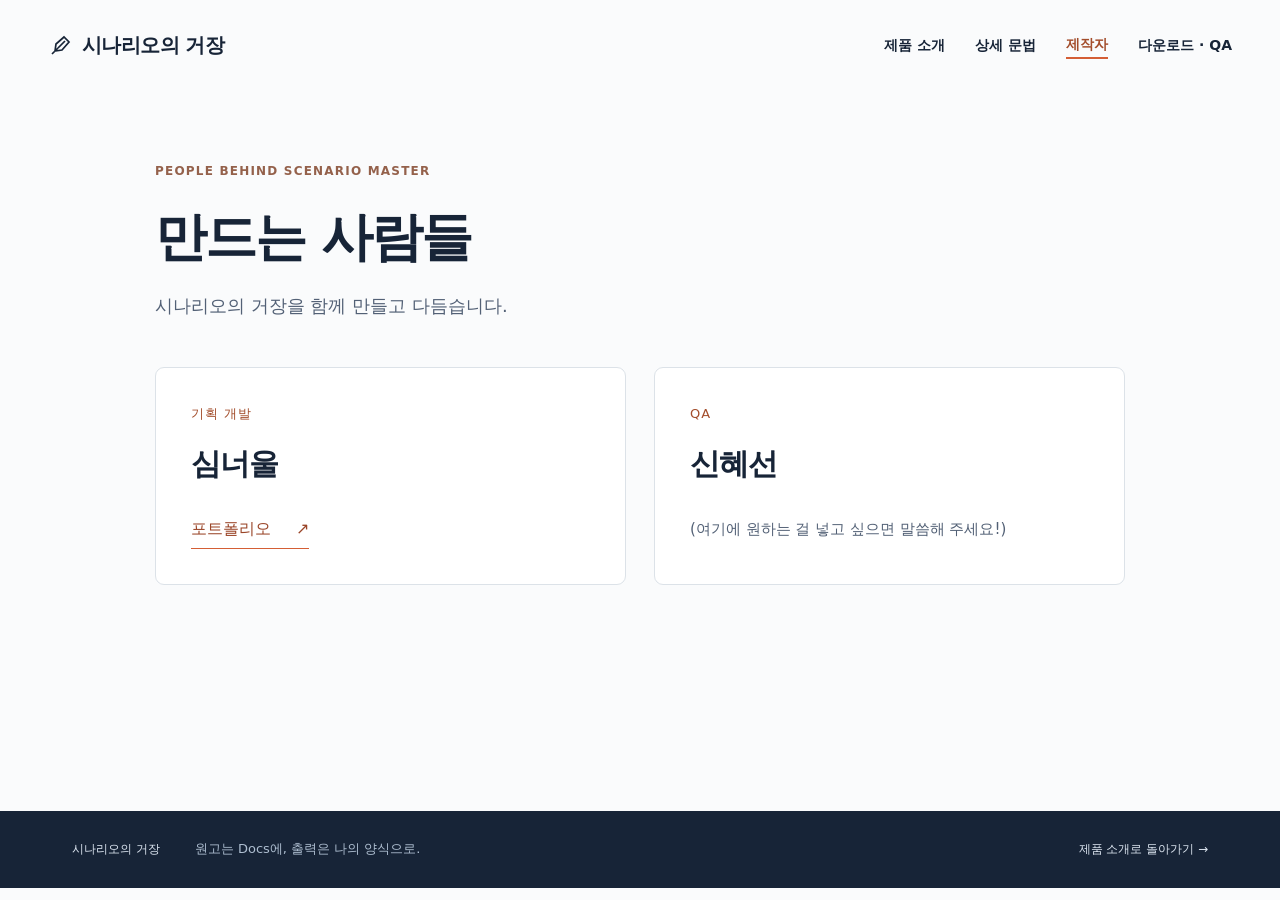
==== creators.html @ 421a875f "Publish QA add-on build with installation and test checklist" ====
<!doctype html>
<html lang="ko">
<head>
  <meta charset="utf-8">
  <meta name="viewport" content="width=device-width, initial-scale=1">
  <meta name="theme-color" content="#172437">
  <meta name="description" content="시나리오의 거장을 만드는 사람들. 기획 개발 심너울, QA 신혜선.">
  <title>제작자 — 시나리오의 거장</title>
  <link rel="icon" href="data:image/svg+xml,%3Csvg xmlns='http://www.w3.org/2000/svg' viewBox='0 0 40 40'%3E%3Crect width='40' height='40' rx='10' fill='%23172437'/%3E%3Cpath d='M12 28L27 13M15 24l-3 4 5-1 12-13-3-3z' fill='none' stroke='%23fafbfc' stroke-width='2'/%3E%3C/svg%3E">
  <style>
    *{box-sizing:border-box}html{scroll-behavior:smooth}body{margin:0;background:#fafbfc;color:#172437;font-family:system-ui,-apple-system,"Segoe UI","Malgun Gothic",sans-serif;line-height:1.75;word-break:keep-all}a{color:inherit;text-decoration:none}a:focus-visible,summary:focus-visible{outline:3px solid #d45e35;outline-offset:5px}svg{flex-shrink:0}header{max-width:1280px;margin:auto;padding:28px 48px;display:flex;align-items:center;justify-content:space-between;gap:24px}.brand{display:flex;align-items:center;gap:10px;font-size:20px;font-weight:750;letter-spacing:-.6px}nav{display:flex;gap:30px;align-items:center;font-size:14px;font-weight:600}.status{border:1px solid #d7dfe7;padding:7px 14px;border-radius:30px;color:#657287;font-size:12px}.hero{max-width:1280px;margin:auto;padding:52px 72px 72px;display:grid;grid-template-columns:minmax(0,1fr) minmax(0,1fr);gap:72px;align-items:center}.eyebrow{font-size:12px;font-weight:700;color:#94614b;letter-spacing:1.2px;margin:0 0 24px}h1{font-size:clamp(42px,4.8vw,68px);line-height:1.2;letter-spacing:-3.5px;margin:0 0 28px}h1 em{color:#d45e35;font-style:normal}.lead{font-size:18px;line-height:1.85;color:#4b5c70;margin:0 0 30px}.cta{display:inline-flex;align-items:center;gap:24px;background:#172437;color:white;padding:14px 23px;border-radius:5px;font-weight:600}.cta:hover{background:#2b405e}.release{color:#68768a;font-size:13px;line-height:1.7;margin:15px 0 0}.preview{min-width:0;background:#e9edf2;border:1px solid #dbe1e8;border-radius:9px;padding:18px 20px 12px}.preview-bar{display:flex;align-items:center;justify-content:space-between;gap:12px;font-size:12px;margin-bottom:15px;color:#526174}.paper{position:relative;aspect-ratio:210/297;background:#fff;padding:10% 12%;font-family:"Batang","Noto Serif KR",serif;font-size:clamp(10px,1vw,13px);line-height:1.9;box-shadow:0 2px 8px #17243708}.paper-header{font-size:.7em;color:#737a83;border-bottom:1px solid #edf0f3;padding-bottom:14px;margin-bottom:24px}.scene{font-weight:bold;margin:0 0 20px}.action{margin:0 0 18px}.speech{width:65%;margin:0 auto 18px}.character{text-align:center;margin:0 0 4px;font-weight:bold}.dialogue{margin:0}.parenthetical{font-size:.9em;margin:0 0 3px}.transition{text-align:right;font-weight:bold;margin-top:22px}.page-number{position:absolute;bottom:5%;left:0;right:0;text-align:center;font-size:.7em}.preview-note{font-size:11px;color:#617186;text-align:center;margin:10px 0 0}.flow{max-width:1136px;margin:0 auto 65px;padding:36px 40px;display:grid;grid-template-columns:repeat(3,minmax(0,1fr));gap:48px;border-top:1px solid #dce2e8;border-bottom:1px solid #dce2e8}.step{color:#b35b36;font-size:12px;letter-spacing:2px}.flow h2{font-size:20px;letter-spacing:-.5px;margin:8px 0}.flow p{font-size:15px;color:#536176;margin:0}.about{max-width:1136px;margin:0 auto 70px;display:grid;grid-template-columns:1fr 1.2fr;gap:96px;padding:24px 0}.about h2{font-size:34px;line-height:1.4;letter-spacing:-1.2px;margin:0 0 20px}.about p{color:#536176;font-size:16px}.about .eyebrow{font-size:12px;color:#94614b}details{border-bottom:1px solid #dce2e8;padding:20px 0}details:first-child{border-top:1px solid #dce2e8}summary{font-size:17px;font-weight:650;cursor:pointer}details p{margin:14px 0 0}.closing{max-width:1136px;margin:0 auto 65px;padding:35px 40px;background:#edf1f5;border-radius:8px;display:flex;align-items:center;justify-content:space-between;gap:24px}.closing h2{font-size:23px;margin:0 0 5px;letter-spacing:-.5px}.closing p{margin:0;font-size:14px;color:#607087}.closing .status{white-space:nowrap;background:#fafbfc}footer{background:#172437;color:#dce5f0;padding:27px max(32px,calc((100% - 1136px)/2));display:flex;gap:35px;font-size:13px;align-items:center}footer p{margin:0;flex:1;color:#aebed0}footer a{font-size:12px}
    @media(max-width:1100px){header{padding:24px 32px}.hero{padding:36px 32px 55px;gap:32px}.flow,.about,.closing{margin-left:32px;margin-right:32px}.about{gap:40px}.paper{font-size:11px}}
    @media(max-width:760px){header{padding:20px 22px;align-items:flex-start;flex-direction:column;gap:15px}nav{font-size:13px;gap:22px}.brand{font-size:19px}.hero{grid-template-columns:1fr;padding:30px 22px 35px;gap:35px}h1{font-size:clamp(38px,11.5vw,54px);letter-spacing:-2px}.lead{font-size:16px}.preview{max-width:490px;width:100%;margin:auto;padding:14px}.paper{font-size:clamp(9px,2.6vw,13px)}.paper-header{margin-bottom:18px}.scene,.action,.speech{margin-bottom:14px}.flow{grid-template-columns:1fr;gap:24px;margin:0 22px 35px;padding:28px 0}.about{grid-template-columns:1fr;margin:0 22px 35px;gap:15px}.about h2{font-size:30px}.closing{margin:0 22px 35px;padding:26px;flex-direction:column;align-items:flex-start}.closing h2{font-size:22px}footer{padding:26px 22px;flex-direction:column;align-items:flex-start;gap:12px}}
    @media(prefers-reduced-motion:reduce){html{scroll-behavior:auto}}
    .paper{aspect-ratio:auto;min-height:640px;padding-bottom:65px;font-size:12px;line-height:1.85}.examples,.drive-section{max-width:1136px;margin:0 auto 80px;scroll-margin-top:30px}.examples h2,.drive-section h2{font-size:40px;line-height:1.3;letter-spacing:-1.5px;margin:0 0 22px}.section-lead{font-size:17px;color:#4b5c70;line-height:1.9}.example-disclaimer{font-size:12px;color:#6b7788;max-width:850px}.example-pair{margin-top:36px;border:1px solid #dce2e8;border-radius:9px;overflow:hidden;background:#fff}.pair-heading{padding:24px 28px;background:#edf1f5}.pair-heading h3{font-size:22px;margin:5px 0}.pair-heading p{font-size:14px;color:#536176;margin:0}.pair-grid{display:grid;grid-template-columns:minmax(0,1fr) minmax(0,1fr)}.source-example{background:#f2f4f7;border-right:1px solid #dce2e8}.example-label{padding:18px 26px;border-bottom:1px solid #dce2e8;display:flex;flex-wrap:wrap;justify-content:space-between;gap:5px;font-size:13px}.example-label span{font-size:11px;color:#68768a}.source-example pre{white-space:pre-wrap;overflow-wrap:anywhere;word-break:normal;font:14px/1.95 ui-monospace,"Consolas","Malgun Gothic",monospace;padding:28px;margin:0;color:#34485e}.sample-script{padding:32px;font:15px/1.95 "Batang","Noto Serif KR",serif;overflow-wrap:anywhere;word-break:normal}.sample-script .speech{width:74%;margin-bottom:24px}.sample-script .parenthetical{margin-top:8px}.drama-script .speech{width:100%;display:grid;grid-template-columns:48px minmax(0,1fr);gap:16px}.drama-script .character{text-align:left}.drama-script .parenthetical{margin-top:0}.pair-caption{border-top:1px solid #dce2e8;padding:18px 28px;margin:0;font-size:13px;color:#536176}.syntax-note{margin-top:26px;padding:22px 28px;border-left:3px solid #d45e35;background:#f1f3f6;font-size:14px}.syntax-note p{margin:7px 0 0;color:#4b5c70}code{font-family:ui-monospace,monospace;color:#9a4528;background:#f4eae4;padding:1px 4px;border-radius:3px}.drive-section{border-top:1px solid #dce2e8;padding-top:60px;display:grid;grid-template-columns:minmax(0,1fr) minmax(0,1fr);gap:30px 70px}.drive-section>div>p:not(.eyebrow){color:#536176}.drive-flow{list-style:none;padding:0;margin:0}.drive-flow li{display:flex;gap:20px;padding:22px 0;border-bottom:1px solid #dce2e8}.drive-icon{display:flex;align-items:center;justify-content:center;flex-shrink:0;width:43px;height:43px;border-radius:10px;background:#e4ebf3;color:#365979;font-size:13px;font-weight:700}.drive-flow h3{font-size:19px;margin:0 0 6px}.drive-flow p{font-size:14px;color:#536176;margin:0}.drive-file{display:inline-block;margin-top:12px;padding:6px 12px;background:#eef1f5;font-size:12px;color:#566478;border-radius:4px}.drive-footnote{grid-column:1/-1;font-size:12px;color:#6b7788;margin:0}
    @media(max-width:1100px){.examples,.drive-section{margin-left:32px;margin-right:32px}.paper{font-size:11px;min-height:590px}.drive-section{gap:30px}}
    @media(max-width:760px){nav{flex-wrap:wrap;gap:12px 18px}.paper{font-size:12px;min-height:0;padding:26px 25px 55px}.examples,.drive-section{margin:0 22px 50px}.examples h2,.drive-section h2{font-size:32px}.pair-grid,.drive-section{grid-template-columns:1fr}.source-example{border-right:0;border-bottom:1px solid #dce2e8}.pair-heading{padding:20px}.pair-heading h3{font-size:20px}.source-example pre,.sample-script{padding:22px;font-size:14px}.example-label{padding:16px 22px}.sample-script .speech{width:84%}.drama-script .speech{width:100%;gap:10px;grid-template-columns:40px minmax(0,1fr)}.pair-caption{padding:18px 22px}.syntax-note{padding:20px}.drive-section{padding-top:35px}.section-lead{font-size:16px}}
    .comparison-section{max-width:1280px;padding:0 32px}.comparison-legend{display:flex;flex-wrap:wrap;gap:12px 28px;margin:28px 0 22px;font-size:13px;color:#536176}.comparison-legend b{color:#b35b36;margin-right:8px}.three-views{display:grid;grid-template-columns:repeat(3,minmax(0,1fr));gap:18px}.view-card{min-width:0;border:1px solid #d8e0e9;border-radius:9px;overflow:hidden;background:white}.view-heading{padding:20px 22px;background:#edf1f5;border-bottom:1px solid #dce2e8}.view-heading h3{font-size:24px;margin:3px 0}.view-heading p{font-size:12px;color:#536176;margin:0}.view-scroll{height:520px;overflow-y:scroll;overscroll-behavior-y:contain;scrollbar-gutter:stable;scrollbar-color:#a2b0c1 #edf1f5;scrollbar-width:thin}.view-scroll:focus-visible{outline:3px solid #d45e35;outline-offset:-3px}.source-scroll{background:#f3f5f8}.source-scroll pre{padding:24px;margin:0;white-space:pre-wrap;overflow-wrap:anywhere;word-break:normal;font:13px/1.95 ui-monospace,"Consolas","Malgun Gothic",monospace;color:#34485e}.comparison-script{padding:26px 24px;font:14px/1.95 "Batang","Noto Serif KR",serif;word-break:normal;overflow-wrap:anywhere}.comparison-script .speech{width:100%;margin-bottom:22px}.comparison-script .parenthetical{margin-top:8px}.tab-format .speech{display:grid;grid-template-columns:36px minmax(0,1fr);column-gap:13px}.tab-format .speech>.character{grid-column:1;grid-row:1/span 4;text-align:left}.tab-format .speech>:not(.character){grid-column:2}.tab-format .parenthetical{margin-top:0}.center-format .speech{width:78%;margin-left:auto;margin-right:auto}.center-format .character{text-align:center}.scene-break{border:0;border-top:1px dashed #dce2e8;margin:35px 0}.view-foot{padding:15px 18px;border-top:1px solid #dce2e8;font-size:11px;color:#566478;min-height:52px}.view-foot strong{color:#172437}.output-features{max-width:1136px;margin:0 auto 80px}.export-feature,.custom-feature{display:grid;grid-template-columns:minmax(0,1fr) minmax(0,1fr);gap:70px;padding:45px 0;border-top:1px solid #dce2e8;align-items:center}.output-features h2{font-size:36px;line-height:1.35;letter-spacing:-1.3px;margin:0 0 22px}.output-features p:not(.eyebrow){color:#536176}.export-visual{border-radius:10px;background:#edf1f5;padding:30px;display:flex;flex-direction:column;align-items:center;gap:10px;font-size:14px}.export-arrow{color:#8e9cae}.format-options{display:flex;gap:10px;flex-wrap:wrap;justify-content:center}.format-options span{background:white;border:1px solid #dce2e8;border-radius:4px;padding:6px 15px}.hwpx-file{display:flex;flex-direction:column;align-items:center;background:white;border:1px solid #cbd6e4;border-radius:8px;padding:25px 35px;gap:7px;box-shadow:0 5px 14px #17243706}.hwpx-file b{color:#315879;letter-spacing:2px}.hwpx-file small{font-size:11px;color:#6b7788}.custom-options{margin:0;display:grid;grid-template-columns:1fr 1fr;gap:15px}.custom-options>div{padding:21px 18px;background:#edf1f5;border-radius:6px}.custom-options dt{font-weight:700;font-size:15px}.custom-options dd{margin:7px 0 0;font-size:12px;color:#607087}.feature-small{font-size:12px;line-height:1.8}
    @media(max-width:1100px){.comparison-section{padding:0;margin-left:24px;margin-right:24px}.three-views{gap:10px}.view-heading{padding:18px}.comparison-script{padding:22px 16px;font-size:13px}.source-scroll pre{padding:22px 16px;font-size:12px}.output-features{margin-left:32px;margin-right:32px}.export-feature,.custom-feature{gap:32px}}
    @media(max-width:760px){.three-views{grid-template-columns:1fr}.view-scroll{height:390px}.comparison-script{font-size:14px;padding:24px}.source-scroll pre{font-size:13px;padding:24px}.comparison-section{margin-left:22px;margin-right:22px}.view-heading{padding:18px 22px}.view-heading h3{font-size:23px}.output-features{margin:0 22px 50px}.export-feature,.custom-feature{grid-template-columns:1fr;gap:24px;padding:32px 0}.output-features h2{font-size:30px}.custom-options{gap:10px}.custom-options>div{padding:18px 14px}.custom-options dt{font-size:14px}}
    .creators{max-width:1050px;margin:auto;padding:70px 40px 110px;min-height:calc(100vh - 180px)}.creators h1{font-size:52px;letter-spacing:-2px;margin-bottom:22px}.creators-intro{color:#536176;font-size:18px;margin-bottom:45px}.creator-grid{display:grid;grid-template-columns:1fr 1fr;gap:28px}.creator-card{background:white;border:1px solid #dce2e8;border-radius:9px;padding:35px}.creator-role{font-size:13px;color:#a34d2b;letter-spacing:1px;margin:0 0 12px}.creator-card h2{font-size:30px;margin:0 0 25px;letter-spacing:-1px}.portfolio{display:inline-flex;gap:25px;align-items:center;border-bottom:1px solid #d45e35;padding-bottom:5px;color:#9a4528}.qa-note{font-size:15px;color:#536176;line-height:1.9;margin:0}nav [aria-current=page]{color:#a34d2b;border-bottom:2px solid #d45e35}@media(max-width:760px){.creators{padding:40px 22px 65px}.creators h1{font-size:40px}.creator-grid{grid-template-columns:1fr;gap:18px}.creator-card{padding:28px}}
  </style>
</head>
<body>
  <header>
    <a class="brand" href="./"><svg width="24" height="24" viewBox="0 0 24 24" fill="none" stroke="currentColor" stroke-width="1.7" aria-hidden="true"><path d="m4 20 6-6m-3 3 1-7 8-7 5 5-7 8-7 1Z"/><path d="m10 14 7-7"/></svg>시나리오의 거장</a>
    <nav aria-label="주요 메뉴"><a href="./">제품 소개</a><a href="./syntax.html">상세 문법</a><a href="./creators.html" aria-current="page">제작자</a><a href="./install.html">다운로드 · QA</a></nav>
  </header>
<main class="creators"><p class="eyebrow">PEOPLE BEHIND SCENARIO MASTER</p><h1>만드는 사람들</h1><p class="creators-intro">시나리오의 거장을 함께 만들고 다듬습니다.</p><div class="creator-grid"><section class="creator-card" aria-labelledby="creator-name"><p class="creator-role">기획 개발</p><h2 id="creator-name">심너울</h2><a class="portfolio" href="https://thundering-pedestrian-751.notion.site/648661f180b94517ad1ee6723591d2cd" target="_blank" rel="noopener noreferrer">포트폴리오 <span aria-hidden="true">↗</span></a></section><section class="creator-card" aria-labelledby="qa-name"><p class="creator-role">QA</p><h2 id="qa-name">신혜선</h2><p class="qa-note">(여기에 원하는 걸 넣고 싶으면 말씀해 주세요!)</p></section></div></main><footer><a href="./">시나리오의 거장</a><p>원고는 Docs에, 출력은 나의 양식으로.</p><a href="./">제품 소개로 돌아가기 →</a></footer><!-- Cloudflare Web Analytics --><script type="module" src="https://static.cloudflareinsights.com/beacon.min.js" data-cf-beacon='{"token":"46fad0ec45c24702af8b85af375aa8db"}'></script><!-- End Cloudflare Web Analytics --></body></html>
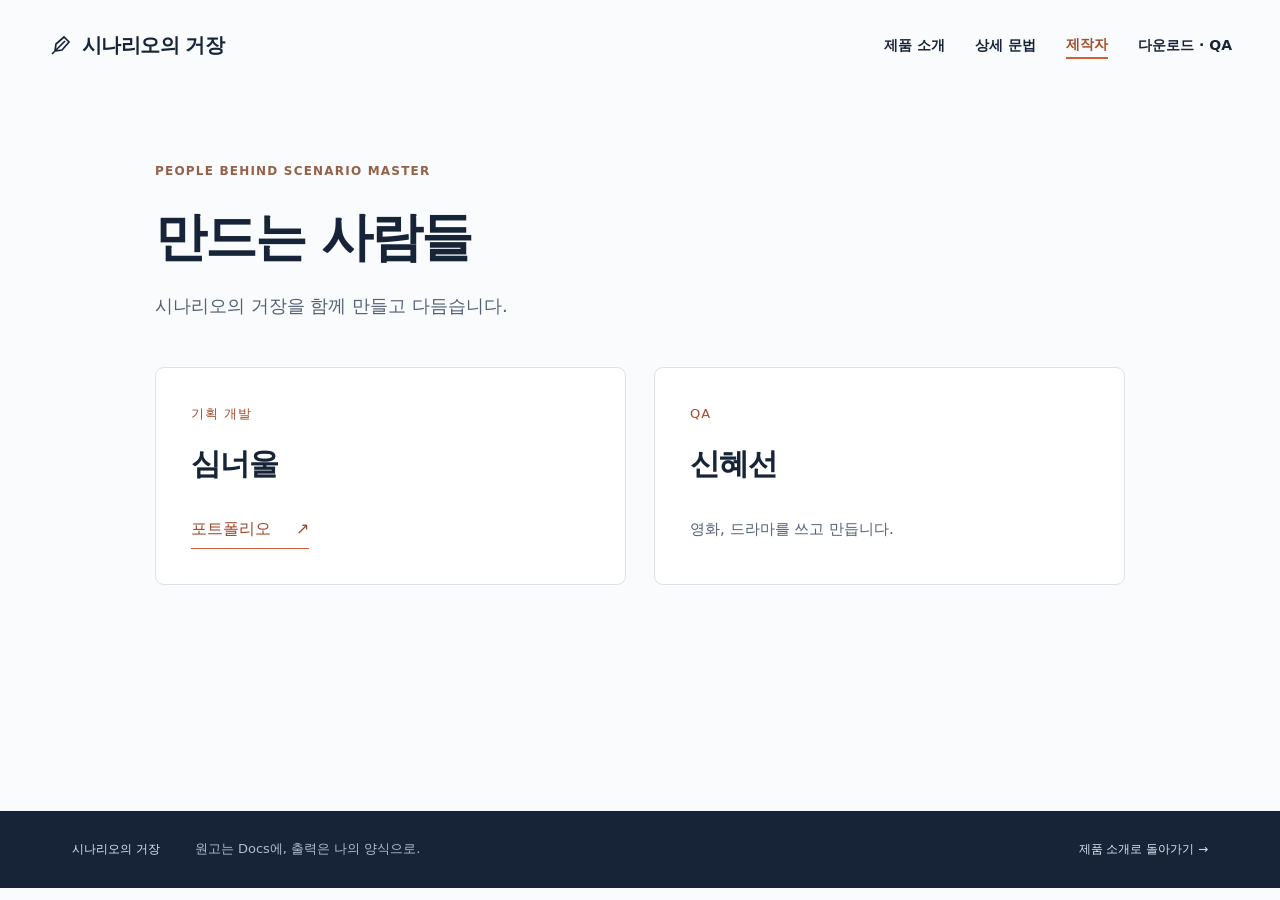
==== commit 7f23af7b: "Update QA creator biography" ====
--- a/creators.html
+++ b/creators.html
@@ -26,4 +26,4 @@
     <a class="brand" href="./"><svg width="24" height="24" viewBox="0 0 24 24" fill="none" stroke="currentColor" stroke-width="1.7" aria-hidden="true"><path d="m4 20 6-6m-3 3 1-7 8-7 5 5-7 8-7 1Z"/><path d="m10 14 7-7"/></svg>시나리오의 거장</a>
     <nav aria-label="주요 메뉴"><a href="./">제품 소개</a><a href="./syntax.html">상세 문법</a><a href="./creators.html" aria-current="page">제작자</a><a href="./install.html">다운로드 · QA</a></nav>
   </header>
-<main class="creators"><p class="eyebrow">PEOPLE BEHIND SCENARIO MASTER</p><h1>만드는 사람들</h1><p class="creators-intro">시나리오의 거장을 함께 만들고 다듬습니다.</p><div class="creator-grid"><section class="creator-card" aria-labelledby="creator-name"><p class="creator-role">기획 개발</p><h2 id="creator-name">심너울</h2><a class="portfolio" href="https://thundering-pedestrian-751.notion.site/648661f180b94517ad1ee6723591d2cd" target="_blank" rel="noopener noreferrer">포트폴리오 <span aria-hidden="true">↗</span></a></section><section class="creator-card" aria-labelledby="qa-name"><p class="creator-role">QA</p><h2 id="qa-name">신혜선</h2><p class="qa-note">(여기에 원하는 걸 넣고 싶으면 말씀해 주세요!)</p></section></div></main><footer><a href="./">시나리오의 거장</a><p>원고는 Docs에, 출력은 나의 양식으로.</p><a href="./">제품 소개로 돌아가기 →</a></footer><!-- Cloudflare Web Analytics --><script type="module" src="https://static.cloudflareinsights.com/beacon.min.js" data-cf-beacon='{"token":"46fad0ec45c24702af8b85af375aa8db"}'></script><!-- End Cloudflare Web Analytics --></body></html>+<main class="creators"><p class="eyebrow">PEOPLE BEHIND SCENARIO MASTER</p><h1>만드는 사람들</h1><p class="creators-intro">시나리오의 거장을 함께 만들고 다듬습니다.</p><div class="creator-grid"><section class="creator-card" aria-labelledby="creator-name"><p class="creator-role">기획 개발</p><h2 id="creator-name">심너울</h2><a class="portfolio" href="https://thundering-pedestrian-751.notion.site/648661f180b94517ad1ee6723591d2cd" target="_blank" rel="noopener noreferrer">포트폴리오 <span aria-hidden="true">↗</span></a></section><section class="creator-card" aria-labelledby="qa-name"><p class="creator-role">QA</p><h2 id="qa-name">신혜선</h2><p class="qa-note">영화, 드라마를 쓰고 만듭니다.</p></section></div></main><footer><a href="./">시나리오의 거장</a><p>원고는 Docs에, 출력은 나의 양식으로.</p><a href="./">제품 소개로 돌아가기 →</a></footer><!-- Cloudflare Web Analytics --><script type="module" src="https://static.cloudflareinsights.com/beacon.min.js" data-cf-beacon='{"token":"46fad0ec45c24702af8b85af375aa8db"}'></script><!-- End Cloudflare Web Analytics --></body></html>
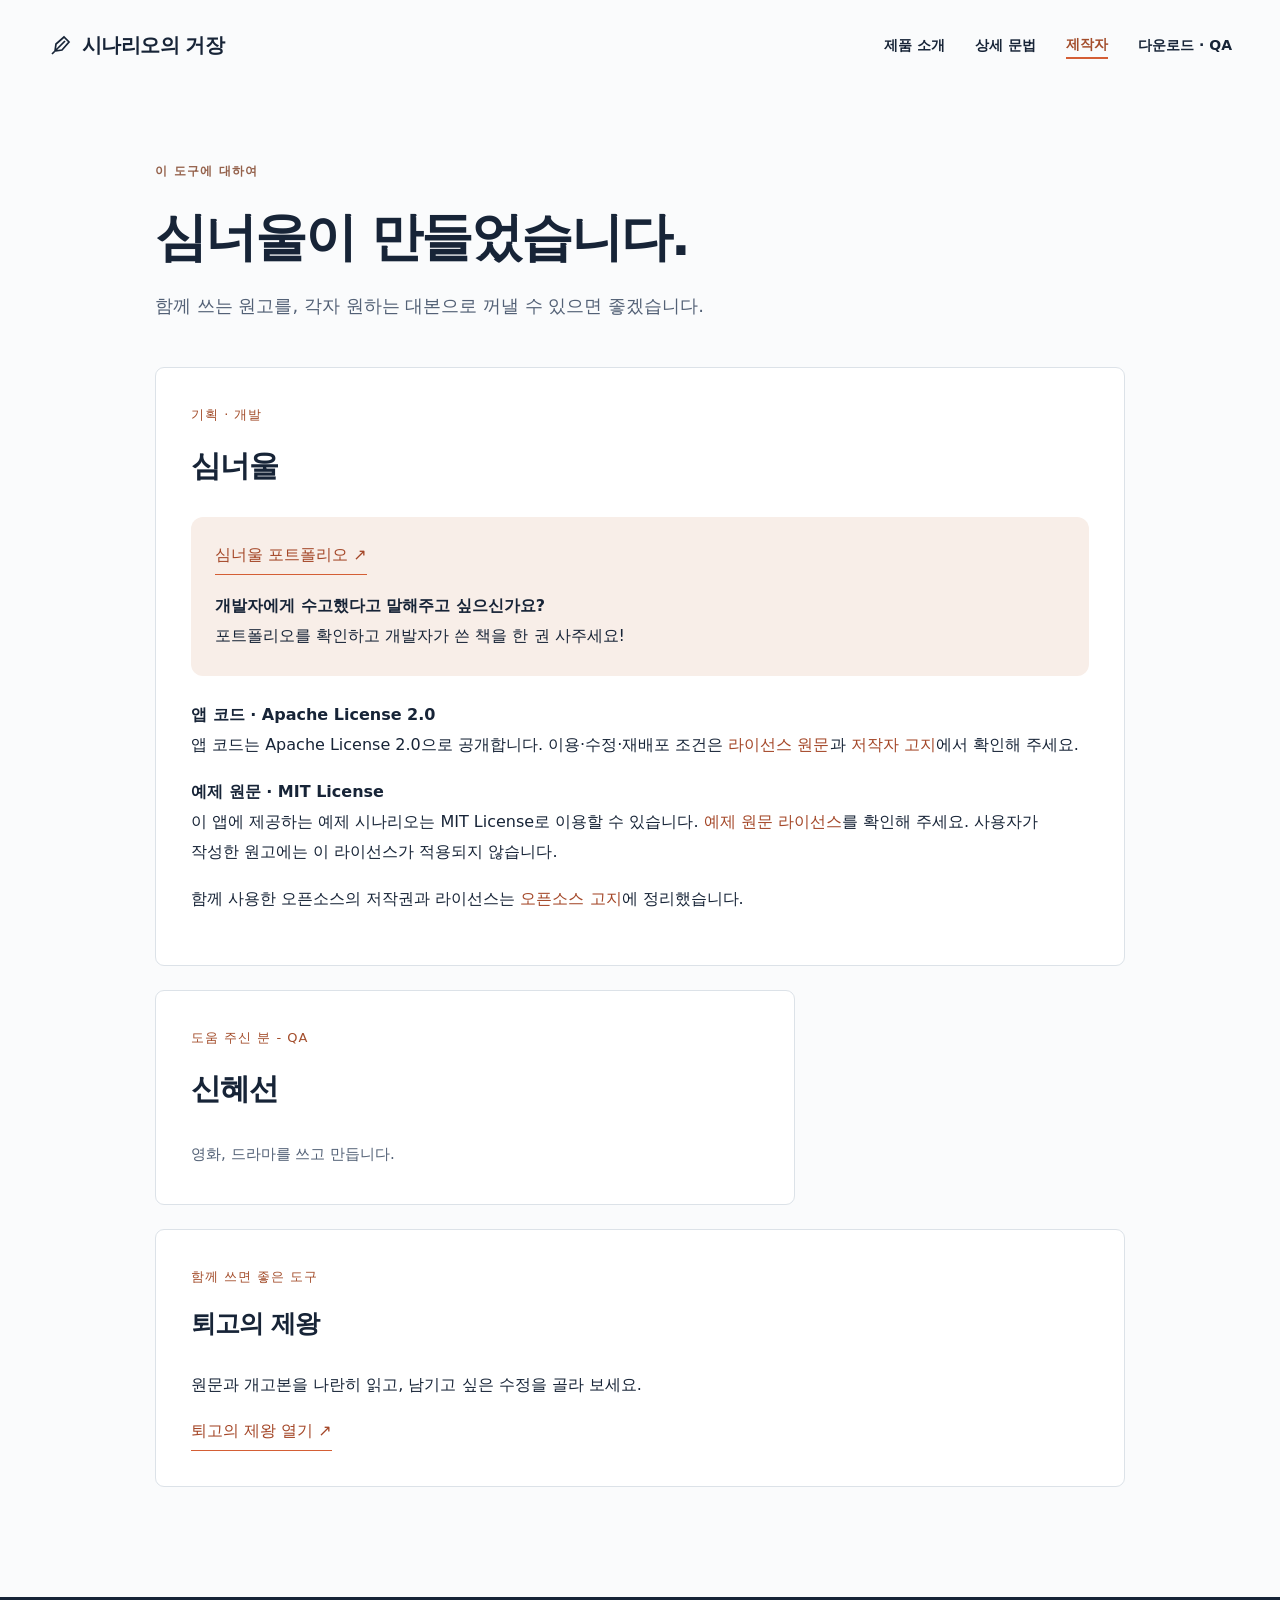
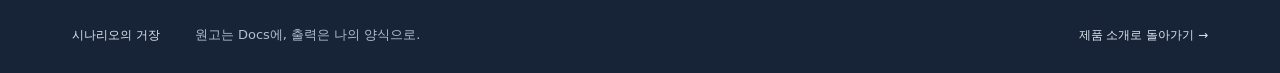
==== commit 21baa905: "Add Docs collaboration tips, author credits and license notices" ====
--- a/creators.html
+++ b/creators.html
@@ -19,11 +19,21 @@
     @media(max-width:1100px){.comparison-section{padding:0;margin-left:24px;margin-right:24px}.three-views{gap:10px}.view-heading{padding:18px}.comparison-script{padding:22px 16px;font-size:13px}.source-scroll pre{padding:22px 16px;font-size:12px}.output-features{margin-left:32px;margin-right:32px}.export-feature,.custom-feature{gap:32px}}
     @media(max-width:760px){.three-views{grid-template-columns:1fr}.view-scroll{height:390px}.comparison-script{font-size:14px;padding:24px}.source-scroll pre{font-size:13px;padding:24px}.comparison-section{margin-left:22px;margin-right:22px}.view-heading{padding:18px 22px}.view-heading h3{font-size:23px}.output-features{margin:0 22px 50px}.export-feature,.custom-feature{grid-template-columns:1fr;gap:24px;padding:32px 0}.output-features h2{font-size:30px}.custom-options{gap:10px}.custom-options>div{padding:18px 14px}.custom-options dt{font-size:14px}}
     .creators{max-width:1050px;margin:auto;padding:70px 40px 110px;min-height:calc(100vh - 180px)}.creators h1{font-size:52px;letter-spacing:-2px;margin-bottom:22px}.creators-intro{color:#536176;font-size:18px;margin-bottom:45px}.creator-grid{display:grid;grid-template-columns:1fr 1fr;gap:28px}.creator-card{background:white;border:1px solid #dce2e8;border-radius:9px;padding:35px}.creator-role{font-size:13px;color:#a34d2b;letter-spacing:1px;margin:0 0 12px}.creator-card h2{font-size:30px;margin:0 0 25px;letter-spacing:-1px}.portfolio{display:inline-flex;gap:25px;align-items:center;border-bottom:1px solid #d45e35;padding-bottom:5px;color:#9a4528}.qa-note{font-size:15px;color:#536176;line-height:1.9;margin:0}nav [aria-current=page]{color:#a34d2b;border-bottom:2px solid #d45e35}@media(max-width:760px){.creators{padding:40px 22px 65px}.creators h1{font-size:40px}.creator-grid{grid-template-columns:1fr;gap:18px}.creator-card{padding:28px}}
-  </style>
+  
+.creators .creator-card{margin-top:24px}.creator-card p{line-height:1.9}.creator-card a{color:#a44728;text-underline-offset:4px}.author-support{background:#f8eee8;border-radius:12px;padding:24px;margin:24px 0}.author-support p{margin-bottom:0}.qa-card{max-width:640px}.related-tool h2{font-size:25px}
+</style>
 </head>
 <body>
   <header>
     <a class="brand" href="./"><svg width="24" height="24" viewBox="0 0 24 24" fill="none" stroke="currentColor" stroke-width="1.7" aria-hidden="true"><path d="m4 20 6-6m-3 3 1-7 8-7 5 5-7 8-7 1Z"/><path d="m10 14 7-7"/></svg>시나리오의 거장</a>
     <nav aria-label="주요 메뉴"><a href="./">제품 소개</a><a href="./syntax.html">상세 문법</a><a href="./creators.html" aria-current="page">제작자</a><a href="./install.html">다운로드 · QA</a></nav>
   </header>
-<main class="creators"><p class="eyebrow">PEOPLE BEHIND SCENARIO MASTER</p><h1>만드는 사람들</h1><p class="creators-intro">시나리오의 거장을 함께 만들고 다듬습니다.</p><div class="creator-grid"><section class="creator-card" aria-labelledby="creator-name"><p class="creator-role">기획 개발</p><h2 id="creator-name">심너울</h2><a class="portfolio" href="https://thundering-pedestrian-751.notion.site/648661f180b94517ad1ee6723591d2cd" target="_blank" rel="noopener noreferrer">포트폴리오 <span aria-hidden="true">↗</span></a></section><section class="creator-card" aria-labelledby="qa-name"><p class="creator-role">QA</p><h2 id="qa-name">신혜선</h2><p class="qa-note">영화, 드라마를 쓰고 만듭니다.</p></section></div></main><footer><a href="./">시나리오의 거장</a><p>원고는 Docs에, 출력은 나의 양식으로.</p><a href="./">제품 소개로 돌아가기 →</a></footer><!-- Cloudflare Web Analytics --><script type="module" src="https://static.cloudflareinsights.com/beacon.min.js" data-cf-beacon='{"token":"46fad0ec45c24702af8b85af375aa8db"}'></script><!-- End Cloudflare Web Analytics --></body></html>+<main class="creators"><p class="eyebrow">이 도구에 대하여</p><h1>심너울이 만들었습니다.</h1><p class="creators-intro">함께 쓰는 원고를, 각자 원하는 대본으로 꺼낼 수 있으면 좋겠습니다.</p>
+<section class="creator-card" aria-labelledby="creator-name"><p class="creator-role">기획 · 개발</p><h2 id="creator-name">심너울</h2>
+<div class="author-support"><a class="portfolio" href="https://thundering-pedestrian-751.notion.site/648661f180b94517ad1ee6723591d2cd" target="_blank" rel="noopener noreferrer">심너울 포트폴리오 ↗</a><p><strong>개발자에게 수고했다고 말해주고 싶으신가요?</strong><br>포트폴리오를 확인하고 개발자가 쓴 책을 한 권 사주세요!</p></div>
+<p><strong>앱 코드 · Apache License 2.0</strong><br>앱 코드는 Apache License 2.0으로 공개합니다. 이용·수정·재배포 조건은 <a href="./LICENSE.txt">라이선스 원문</a>과 <a href="./NOTICE.txt">저작자 고지</a>에서 확인해 주세요.</p>
+<p><strong>예제 원문 · MIT License</strong><br>이 앱에 제공하는 예제 시나리오는 MIT License로 이용할 수 있습니다. <a href="./EXAMPLE_LICENSE.txt">예제 원문 라이선스</a>를 확인해 주세요. 사용자가 작성한 원고에는 이 라이선스가 적용되지 않습니다.</p>
+<p>함께 사용한 오픈소스의 저작권과 라이선스는 <a href="./THIRD_PARTY_NOTICES.txt">오픈소스 고지</a>에 정리했습니다.</p>
+</section>
+<section class="creator-card qa-card" aria-labelledby="qa-name"><p class="creator-role">도움 주신 분 - QA</p><h2 id="qa-name">신혜선</h2><p class="qa-note">영화, 드라마를 쓰고 만듭니다.</p></section>
+<section class="creator-card related-tool"><p class="creator-role">함께 쓰면 좋은 도구</p><h2>퇴고의 제왕</h2><p>원문과 개고본을 나란히 읽고, 남기고 싶은 수정을 골라 보세요.</p><a class="portfolio" href="https://neoulshim.github.io/KingOfRevision/">퇴고의 제왕 열기 ↗</a></section></main><footer><a href="./">시나리오의 거장</a><p>원고는 Docs에, 출력은 나의 양식으로.</p><a href="./">제품 소개로 돌아가기 →</a></footer><!-- Cloudflare Web Analytics --><script type="module" src="https://static.cloudflareinsights.com/beacon.min.js" data-cf-beacon='{"token":"46fad0ec45c24702af8b85af375aa8db"}'></script><!-- End Cloudflare Web Analytics --></body></html>
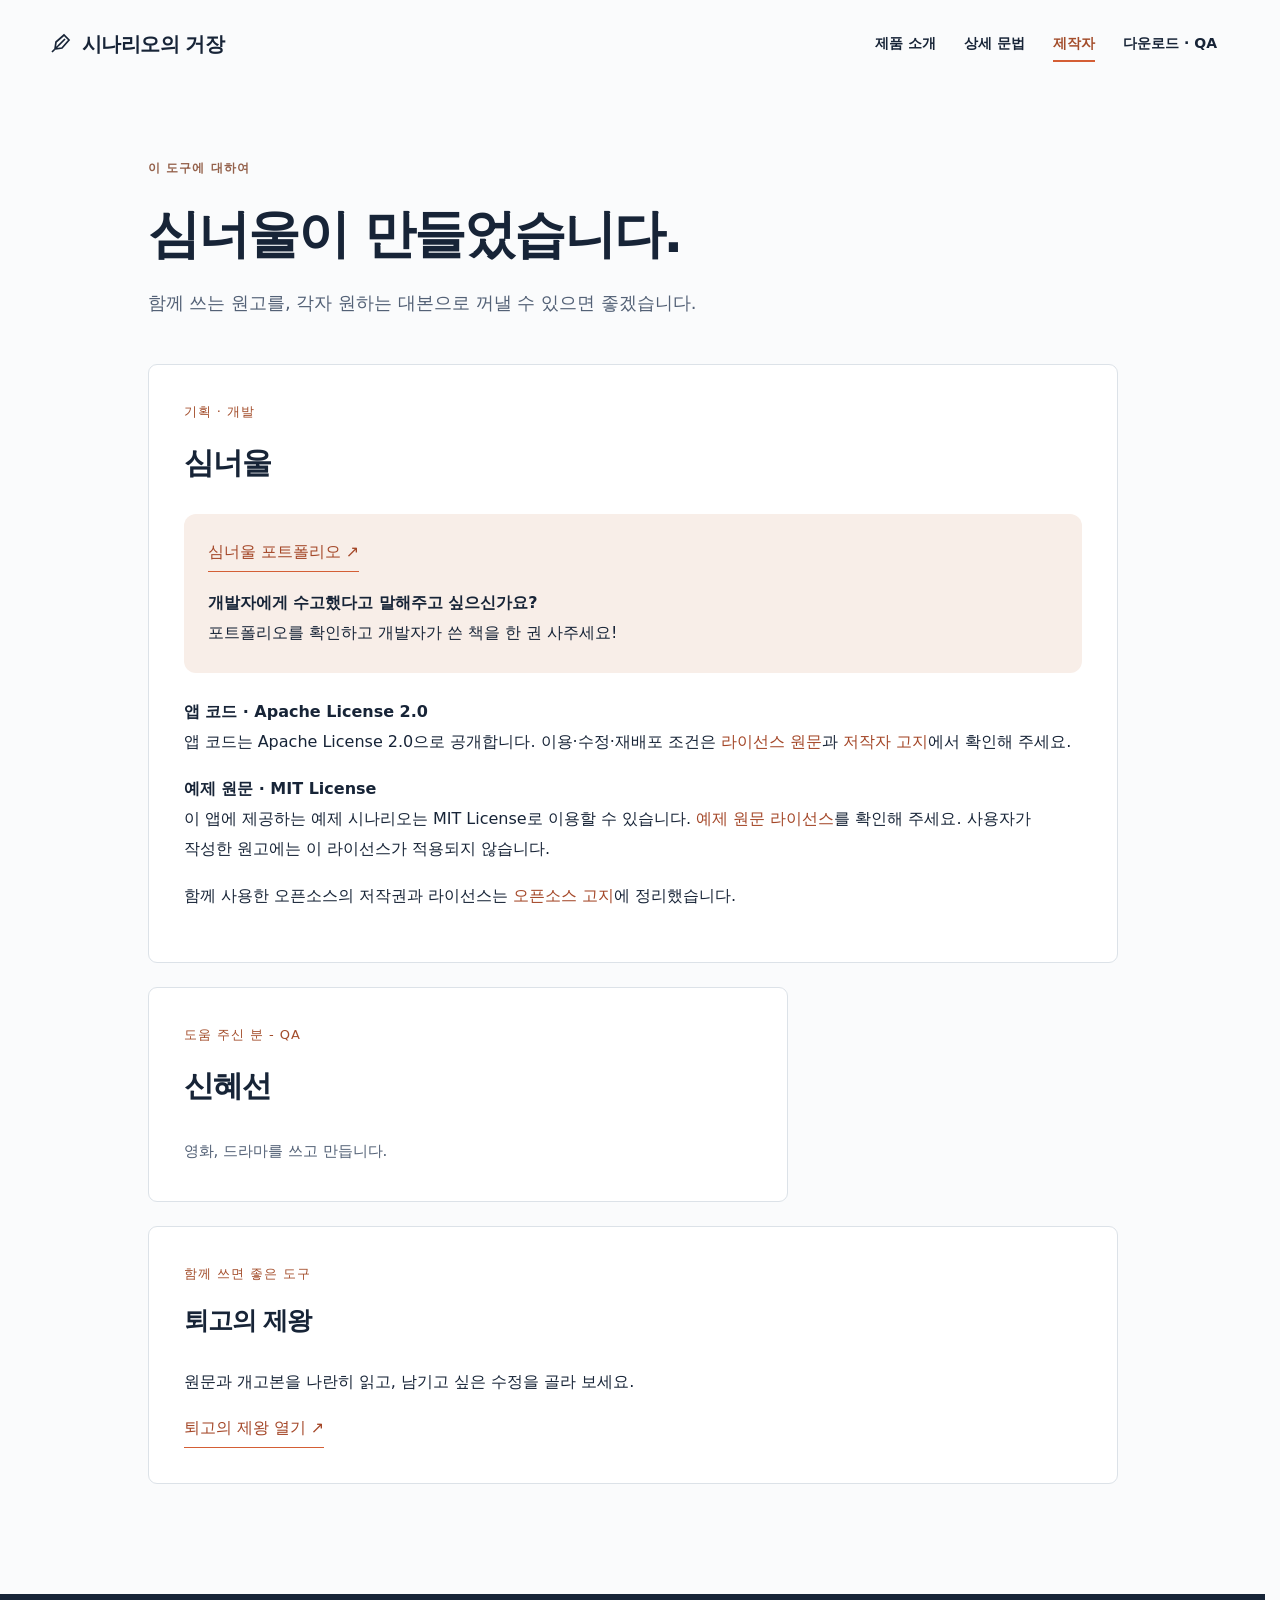
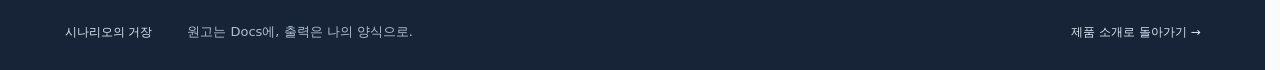
==== commit b4c8ca1c: "Unify navigation and header geometry across all landing pages" ====
--- a/creators.html
+++ b/creators.html
@@ -22,12 +22,10 @@
   
 .creators .creator-card{margin-top:24px}.creator-card p{line-height:1.9}.creator-card a{color:#a44728;text-underline-offset:4px}.author-support{background:#f8eee8;border-radius:12px;padding:24px;margin:24px 0}.author-support p{margin-bottom:0}.qa-card{max-width:640px}.related-tool h2{font-size:25px}
 </style>
+<link rel="stylesheet" href="./site-header.css">
 </head>
 <body>
-  <header>
-    <a class="brand" href="./"><svg width="24" height="24" viewBox="0 0 24 24" fill="none" stroke="currentColor" stroke-width="1.7" aria-hidden="true"><path d="m4 20 6-6m-3 3 1-7 8-7 5 5-7 8-7 1Z"/><path d="m10 14 7-7"/></svg>시나리오의 거장</a>
-    <nav aria-label="주요 메뉴"><a href="./">제품 소개</a><a href="./syntax.html">상세 문법</a><a href="./creators.html" aria-current="page">제작자</a><a href="./install.html">다운로드 · QA</a></nav>
-  </header>
+  <header class="site-header"><a class="brand" href="./"><svg width="24" height="24" viewBox="0 0 24 24" fill="none" stroke="currentColor" stroke-width="1.7" aria-hidden="true"><path d="m4 20 6-6m-3 3 1-7 8-7 5 5-7 8-7 1Z"/><path d="m10 14 7-7"/></svg>시나리오의 거장</a><nav aria-label="주요 메뉴"><a href="./">제품 소개</a><a href="./syntax.html">상세 문법</a><a href="./creators.html" aria-current="page">제작자</a><a href="./install.html">다운로드 · QA</a></nav></header>
 <main class="creators"><p class="eyebrow">이 도구에 대하여</p><h1>심너울이 만들었습니다.</h1><p class="creators-intro">함께 쓰는 원고를, 각자 원하는 대본으로 꺼낼 수 있으면 좋겠습니다.</p>
 <section class="creator-card" aria-labelledby="creator-name"><p class="creator-role">기획 · 개발</p><h2 id="creator-name">심너울</h2>
 <div class="author-support"><a class="portfolio" href="https://thundering-pedestrian-751.notion.site/648661f180b94517ad1ee6723591d2cd" target="_blank" rel="noopener noreferrer">심너울 포트폴리오 ↗</a><p><strong>개발자에게 수고했다고 말해주고 싶으신가요?</strong><br>포트폴리오를 확인하고 개발자가 쓴 책을 한 권 사주세요!</p></div>
--- a/site-header.css
+++ b/site-header.css
@@ -0,0 +1,13 @@
+/* Shared navigation for every public page. */
+html{scrollbar-gutter:stable}
+header.site-header{box-sizing:border-box;width:100%;max-width:1280px;min-height:88px;margin:0 auto;padding:24px 48px;display:flex;flex-direction:row;flex-wrap:nowrap;align-items:center;justify-content:space-between;gap:24px;color:#172437;font:600 14px/1.5 system-ui,-apple-system,"Malgun Gothic",sans-serif;letter-spacing:normal}
+.site-header a{color:inherit;text-decoration:none}
+.site-header .brand{display:flex;align-items:center;flex-shrink:0;gap:10px;font-size:20px;font-weight:750;line-height:1.5;letter-spacing:-.6px;white-space:nowrap}
+.site-header .brand svg{display:block;width:24px;height:24px;flex-shrink:0}
+.site-header nav{display:flex;align-items:center;flex-wrap:nowrap;gap:28px;font:inherit}
+.site-header nav a{display:block;white-space:nowrap;padding:6px 0;border-bottom:2px solid transparent;font-weight:600}
+.site-header nav a[aria-current]{color:#a34d2b;border-bottom-color:#d45e35}
+.site-header a:hover{color:#a34d2b}
+.site-header a:focus-visible{outline:3px solid #d45e35;outline-offset:4px;border-radius:2px}
+@media(max-width:900px){header.site-header{padding:24px 32px}.site-header nav{gap:20px}}
+@media(max-width:700px){header.site-header{padding:20px 22px;flex-direction:column;align-items:flex-start;gap:14px;min-height:122px}.site-header .brand{font-size:19px}.site-header nav{width:100%;gap:12px 18px;flex-wrap:wrap;font-size:13px}}
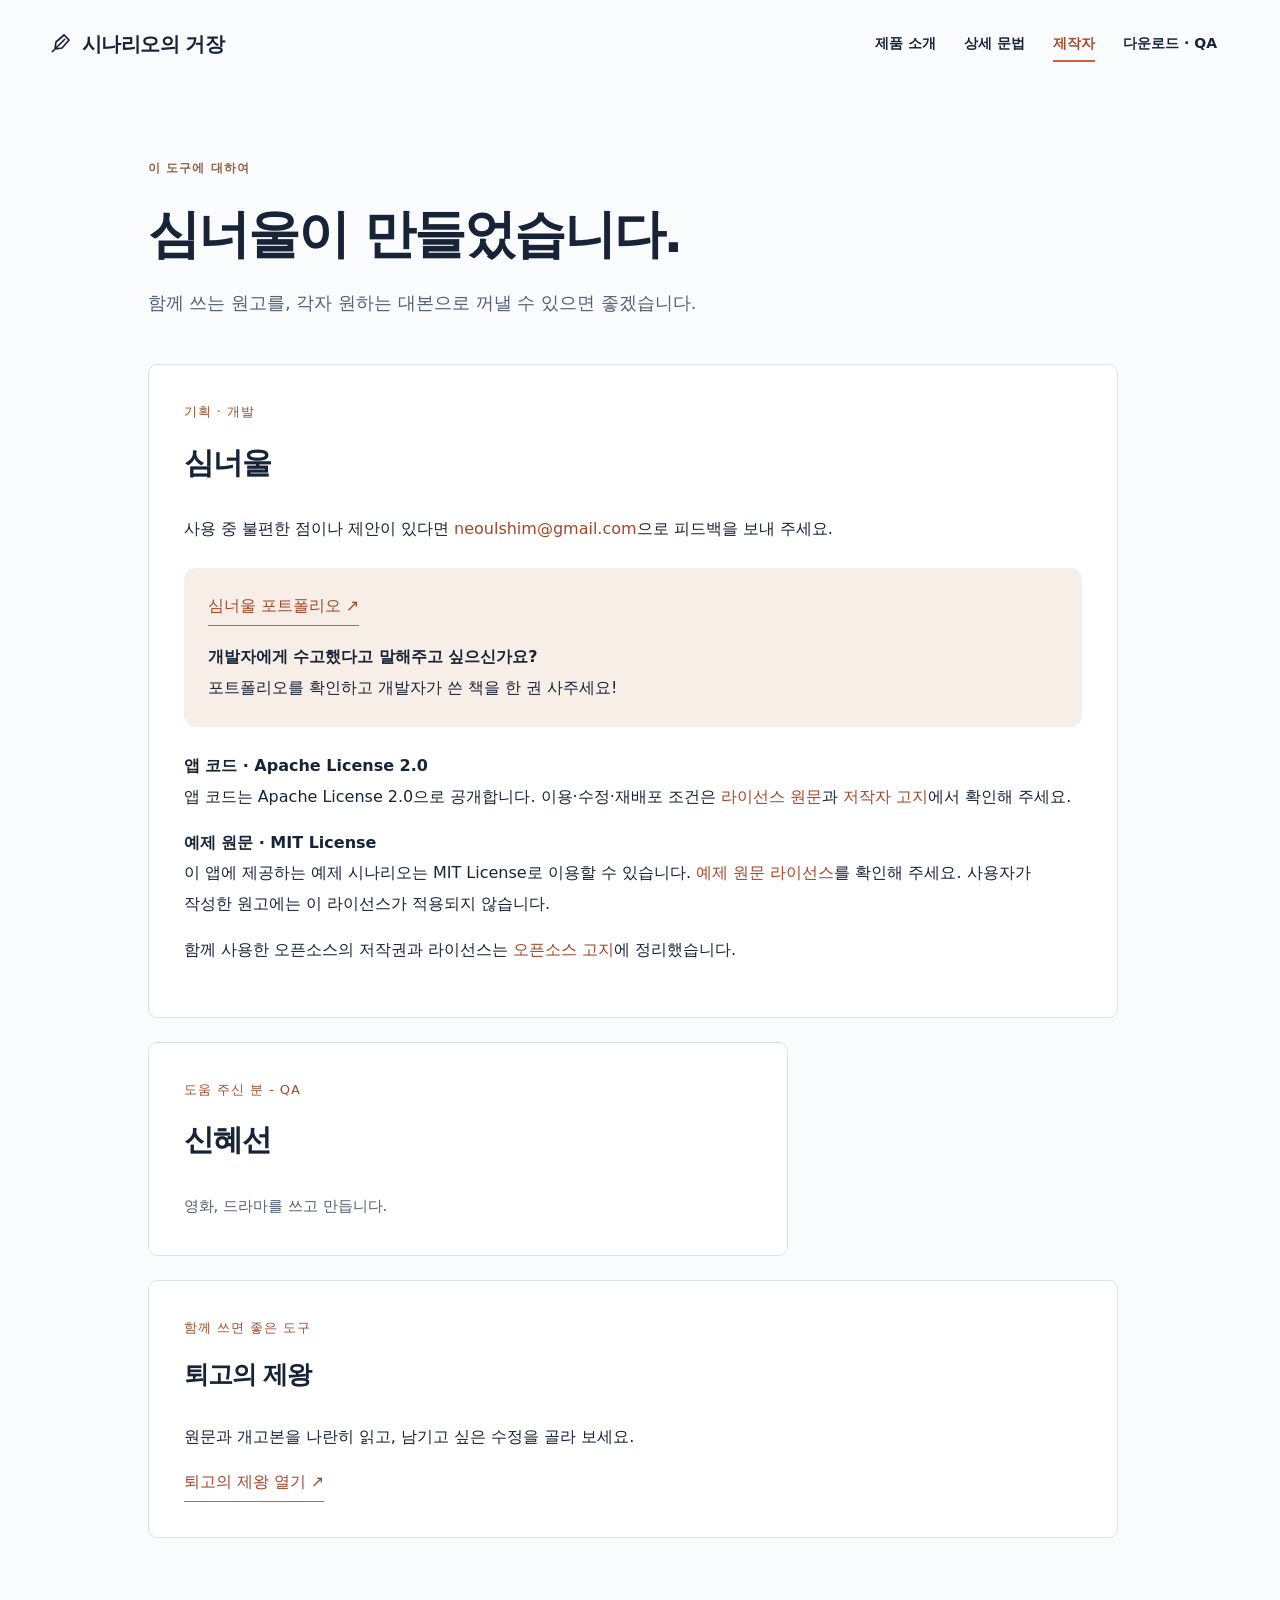
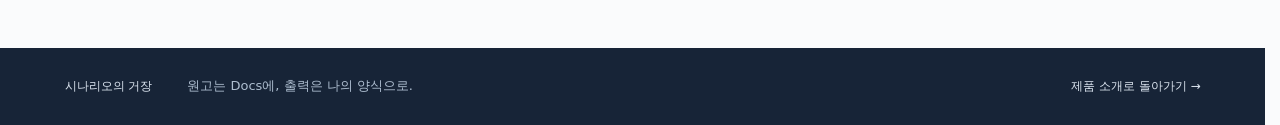
==== commit 6cb9cebc: "Add creator feedback email" ====
--- a/creators.html
+++ b/creators.html
@@ -28,10 +28,11 @@
   <header class="site-header"><a class="brand" href="./"><svg width="24" height="24" viewBox="0 0 24 24" fill="none" stroke="currentColor" stroke-width="1.7" aria-hidden="true"><path d="m4 20 6-6m-3 3 1-7 8-7 5 5-7 8-7 1Z"/><path d="m10 14 7-7"/></svg>시나리오의 거장</a><nav aria-label="주요 메뉴"><a href="./">제품 소개</a><a href="./syntax.html">상세 문법</a><a href="./creators.html" aria-current="page">제작자</a><a href="./install.html">다운로드 · QA</a></nav></header>
 <main class="creators"><p class="eyebrow">이 도구에 대하여</p><h1>심너울이 만들었습니다.</h1><p class="creators-intro">함께 쓰는 원고를, 각자 원하는 대본으로 꺼낼 수 있으면 좋겠습니다.</p>
 <section class="creator-card" aria-labelledby="creator-name"><p class="creator-role">기획 · 개발</p><h2 id="creator-name">심너울</h2>
+<p>사용 중 불편한 점이나 제안이 있다면 <a href="mailto:neoulshim@gmail.com">neoulshim@gmail.com</a>으로 피드백을 보내 주세요.</p>
 <div class="author-support"><a class="portfolio" href="https://thundering-pedestrian-751.notion.site/648661f180b94517ad1ee6723591d2cd" target="_blank" rel="noopener noreferrer">심너울 포트폴리오 ↗</a><p><strong>개발자에게 수고했다고 말해주고 싶으신가요?</strong><br>포트폴리오를 확인하고 개발자가 쓴 책을 한 권 사주세요!</p></div>
 <p><strong>앱 코드 · Apache License 2.0</strong><br>앱 코드는 Apache License 2.0으로 공개합니다. 이용·수정·재배포 조건은 <a href="./LICENSE.txt">라이선스 원문</a>과 <a href="./NOTICE.txt">저작자 고지</a>에서 확인해 주세요.</p>
 <p><strong>예제 원문 · MIT License</strong><br>이 앱에 제공하는 예제 시나리오는 MIT License로 이용할 수 있습니다. <a href="./EXAMPLE_LICENSE.txt">예제 원문 라이선스</a>를 확인해 주세요. 사용자가 작성한 원고에는 이 라이선스가 적용되지 않습니다.</p>
 <p>함께 사용한 오픈소스의 저작권과 라이선스는 <a href="./THIRD_PARTY_NOTICES.txt">오픈소스 고지</a>에 정리했습니다.</p>
 </section>
 <section class="creator-card qa-card" aria-labelledby="qa-name"><p class="creator-role">도움 주신 분 - QA</p><h2 id="qa-name">신혜선</h2><p class="qa-note">영화, 드라마를 쓰고 만듭니다.</p></section>
-<section class="creator-card related-tool"><p class="creator-role">함께 쓰면 좋은 도구</p><h2>퇴고의 제왕</h2><p>원문과 개고본을 나란히 읽고, 남기고 싶은 수정을 골라 보세요.</p><a class="portfolio" href="https://neoulshim.github.io/KingOfRevision/">퇴고의 제왕 열기 ↗</a></section></main><footer><a href="./">시나리오의 거장</a><p>원고는 Docs에, 출력은 나의 양식으로.</p><a href="./">제품 소개로 돌아가기 →</a></footer><!-- Cloudflare Web Analytics --><script type="module" src="https://static.cloudflareinsights.com/beacon.min.js" data-cf-beacon='{"token":"46fad0ec45c24702af8b85af375aa8db"}'></script><!-- End Cloudflare Web Analytics --></body></html>+<section class="creator-card related-tool"><p class="creator-role">함께 쓰면 좋은 도구</p><h2>퇴고의 제왕</h2><p>원문과 개고본을 나란히 읽고, 남기고 싶은 수정을 골라 보세요.</p><a class="portfolio" href="https://neoulshim.github.io/KingOfRevision/">퇴고의 제왕 열기 ↗</a></section></main><footer><a href="./">시나리오의 거장</a><p>원고는 Docs에, 출력은 나의 양식으로.</p><a href="./">제품 소개로 돌아가기 →</a></footer><!-- Cloudflare Web Analytics --><script type="module" src="https://static.cloudflareinsights.com/beacon.min.js" data-cf-beacon='{"token":"46fad0ec45c24702af8b85af375aa8db"}'></script><!-- End Cloudflare Web Analytics --></body></html>
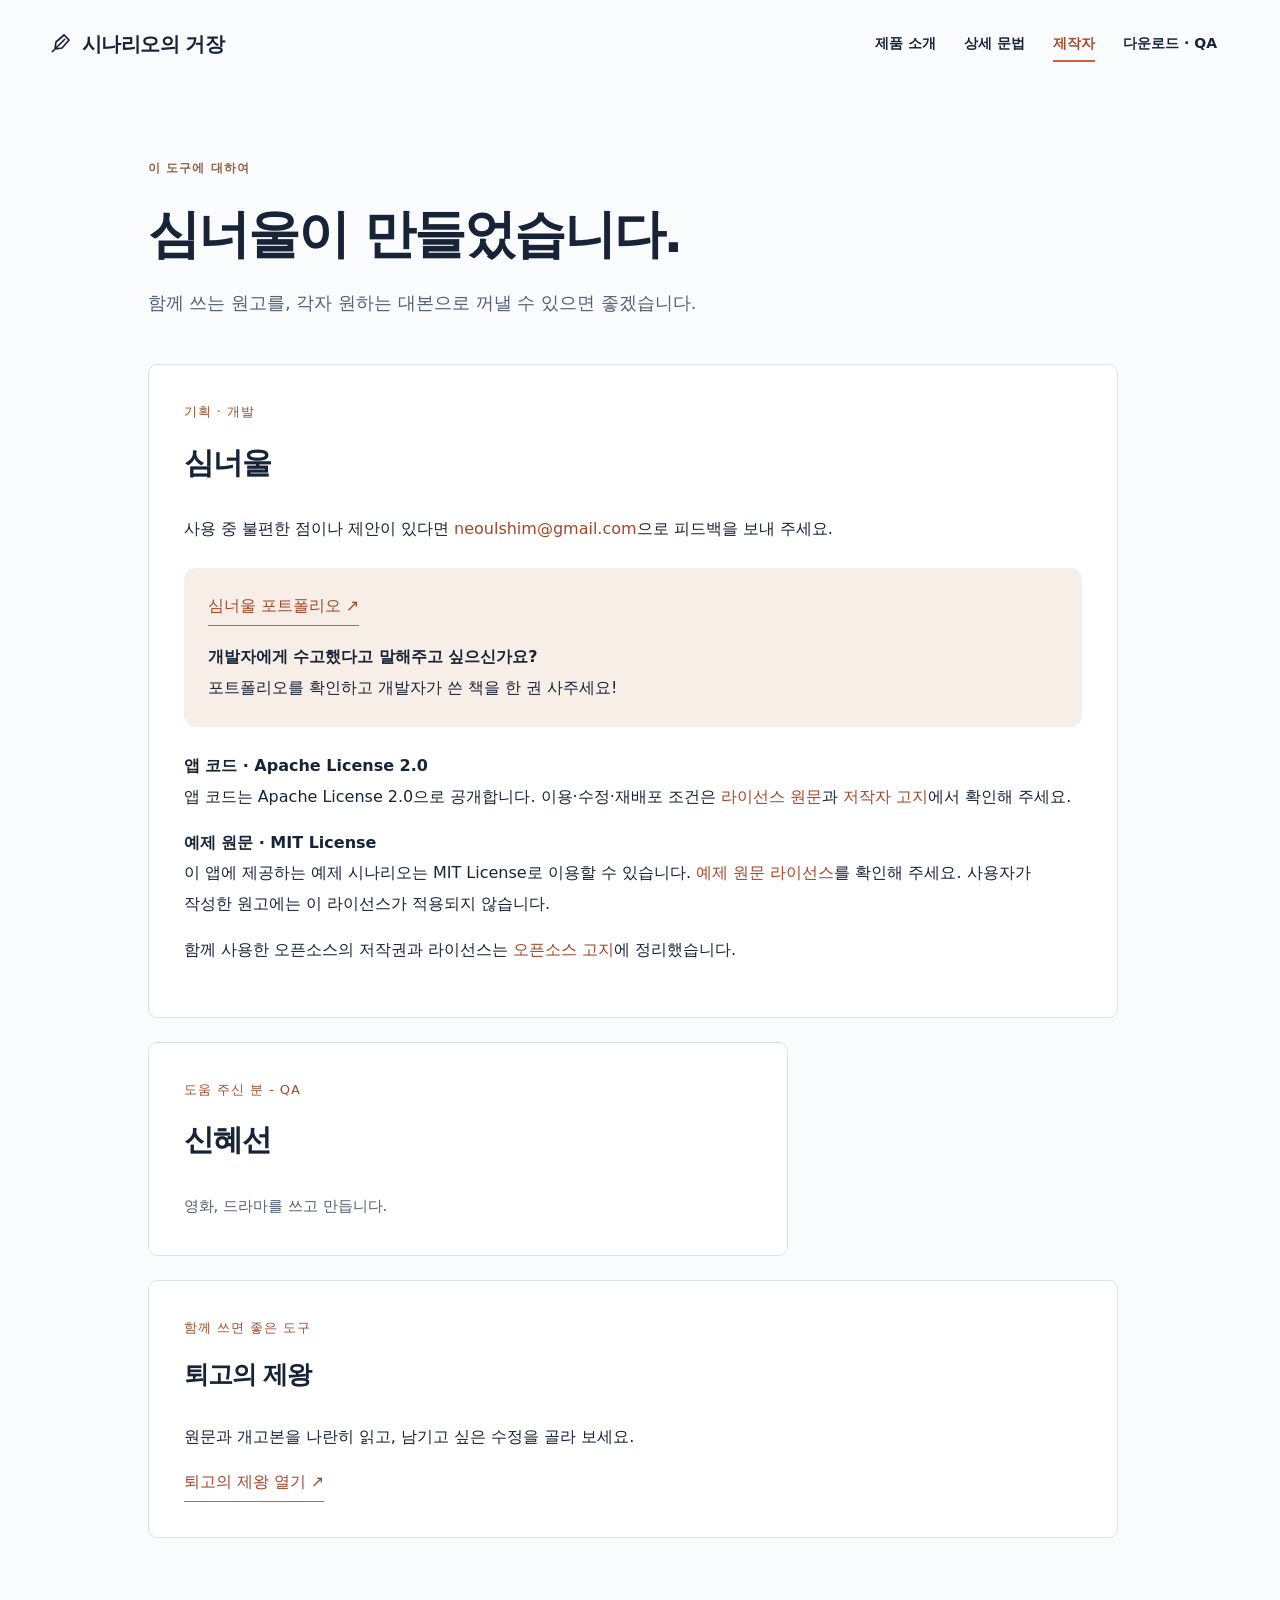
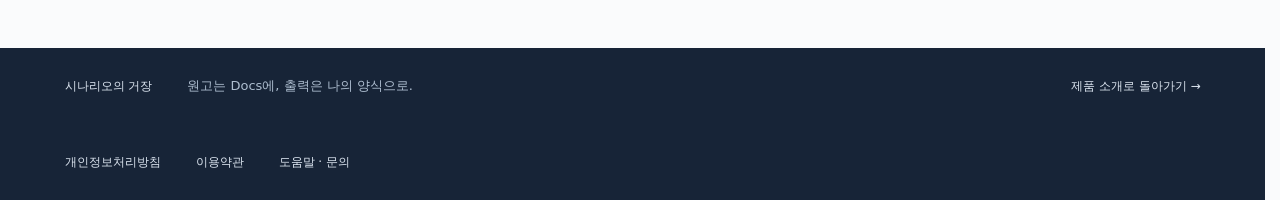
==== commit e0a3e19b: "Add privacy, terms and support pages for Marketplace release" ====
--- a/creators.html
+++ b/creators.html
@@ -35,4 +35,4 @@
 <p>함께 사용한 오픈소스의 저작권과 라이선스는 <a href="./THIRD_PARTY_NOTICES.txt">오픈소스 고지</a>에 정리했습니다.</p>
 </section>
 <section class="creator-card qa-card" aria-labelledby="qa-name"><p class="creator-role">도움 주신 분 - QA</p><h2 id="qa-name">신혜선</h2><p class="qa-note">영화, 드라마를 쓰고 만듭니다.</p></section>
-<section class="creator-card related-tool"><p class="creator-role">함께 쓰면 좋은 도구</p><h2>퇴고의 제왕</h2><p>원문과 개고본을 나란히 읽고, 남기고 싶은 수정을 골라 보세요.</p><a class="portfolio" href="https://neoulshim.github.io/KingOfRevision/">퇴고의 제왕 열기 ↗</a></section></main><footer><a href="./">시나리오의 거장</a><p>원고는 Docs에, 출력은 나의 양식으로.</p><a href="./">제품 소개로 돌아가기 →</a></footer><!-- Cloudflare Web Analytics --><script type="module" src="https://static.cloudflareinsights.com/beacon.min.js" data-cf-beacon='{"token":"46fad0ec45c24702af8b85af375aa8db"}'></script><!-- End Cloudflare Web Analytics --></body></html>
+<section class="creator-card related-tool"><p class="creator-role">함께 쓰면 좋은 도구</p><h2>퇴고의 제왕</h2><p>원문과 개고본을 나란히 읽고, 남기고 싶은 수정을 골라 보세요.</p><a class="portfolio" href="https://neoulshim.github.io/KingOfRevision/">퇴고의 제왕 열기 ↗</a></section></main><footer><a href="./">시나리오의 거장</a><p>원고는 Docs에, 출력은 나의 양식으로.</p><a href="./">제품 소개로 돌아가기 →</a></footer><!-- Cloudflare Web Analytics --><script type="module" src="https://static.cloudflareinsights.com/beacon.min.js" data-cf-beacon='{"token":"46fad0ec45c24702af8b85af375aa8db"}'></script><!-- End Cloudflare Web Analytics --><footer><a href="./privacy.html">개인정보처리방침</a><a href="./terms.html">이용약관</a><a href="./support.html">도움말 · 문의</a></footer></body></html>
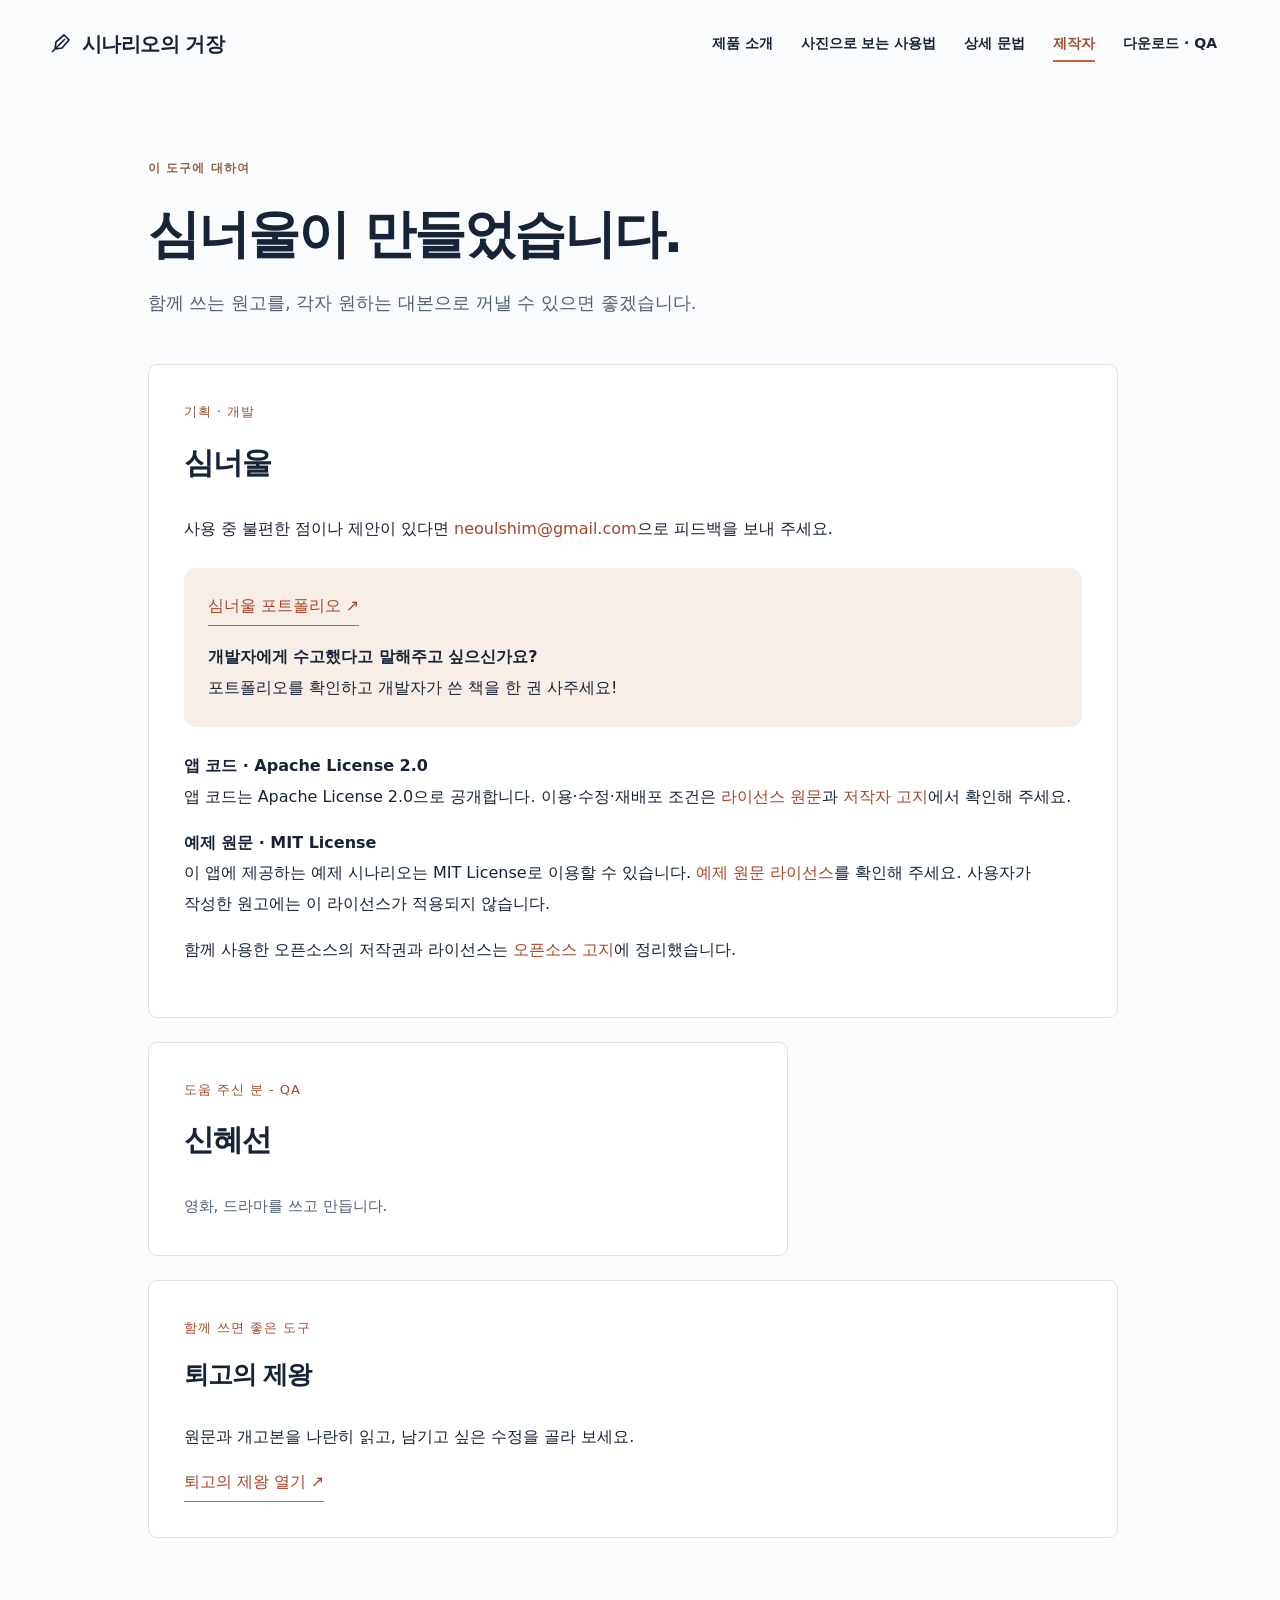
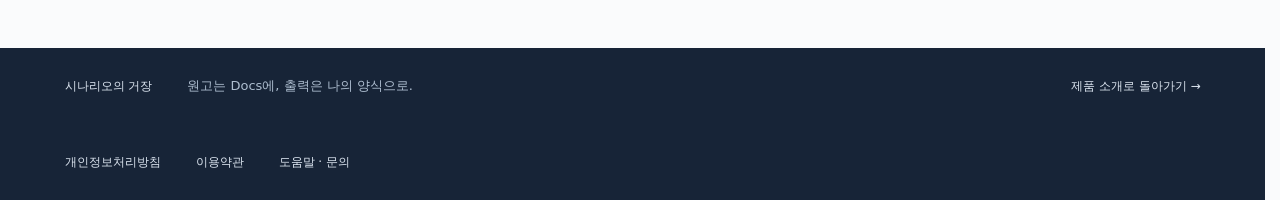
==== commit 53afdd23: "Add screenshot-based writer getting-started guide" ====
--- a/creators.html
+++ b/creators.html
@@ -25,7 +25,7 @@
 <link rel="stylesheet" href="./site-header.css">
 </head>
 <body>
-  <header class="site-header"><a class="brand" href="./"><svg width="24" height="24" viewBox="0 0 24 24" fill="none" stroke="currentColor" stroke-width="1.7" aria-hidden="true"><path d="m4 20 6-6m-3 3 1-7 8-7 5 5-7 8-7 1Z"/><path d="m10 14 7-7"/></svg>시나리오의 거장</a><nav aria-label="주요 메뉴"><a href="./">제품 소개</a><a href="./syntax.html">상세 문법</a><a href="./creators.html" aria-current="page">제작자</a><a href="./install.html">다운로드 · QA</a></nav></header>
+  <header class="site-header"><a class="brand" href="./"><svg width="24" height="24" viewBox="0 0 24 24" fill="none" stroke="currentColor" stroke-width="1.7" aria-hidden="true"><path d="m4 20 6-6m-3 3 1-7 8-7 5 5-7 8-7 1Z"/><path d="m10 14 7-7"/></svg>시나리오의 거장</a><nav aria-label="주요 메뉴"><a href="./">제품 소개</a><a href="./guide.html">사진으로 보는 사용법</a><a href="./syntax.html">상세 문법</a><a href="./creators.html" aria-current="page">제작자</a><a href="./install.html">다운로드 · QA</a></nav></header>
 <main class="creators"><p class="eyebrow">이 도구에 대하여</p><h1>심너울이 만들었습니다.</h1><p class="creators-intro">함께 쓰는 원고를, 각자 원하는 대본으로 꺼낼 수 있으면 좋겠습니다.</p>
 <section class="creator-card" aria-labelledby="creator-name"><p class="creator-role">기획 · 개발</p><h2 id="creator-name">심너울</h2>
 <p>사용 중 불편한 점이나 제안이 있다면 <a href="mailto:neoulshim@gmail.com">neoulshim@gmail.com</a>으로 피드백을 보내 주세요.</p>
--- a/site-header.css
+++ b/site-header.css
@@ -10,4 +10,4 @@
 .site-header a:hover{color:#a34d2b}
 .site-header a:focus-visible{outline:3px solid #d45e35;outline-offset:4px;border-radius:2px}
 @media(max-width:900px){header.site-header{padding:24px 32px}.site-header nav{gap:20px}}
-@media(max-width:700px){header.site-header{padding:20px 22px;flex-direction:column;align-items:flex-start;gap:14px;min-height:122px}.site-header .brand{font-size:19px}.site-header nav{width:100%;gap:12px 18px;flex-wrap:wrap;font-size:13px}}
+@media(max-width:1000px){header.site-header{padding:20px 22px;flex-direction:column;align-items:flex-start;gap:14px;min-height:122px}.site-header .brand{font-size:19px}.site-header nav{width:100%;gap:12px 18px;flex-wrap:wrap;font-size:13px}}
